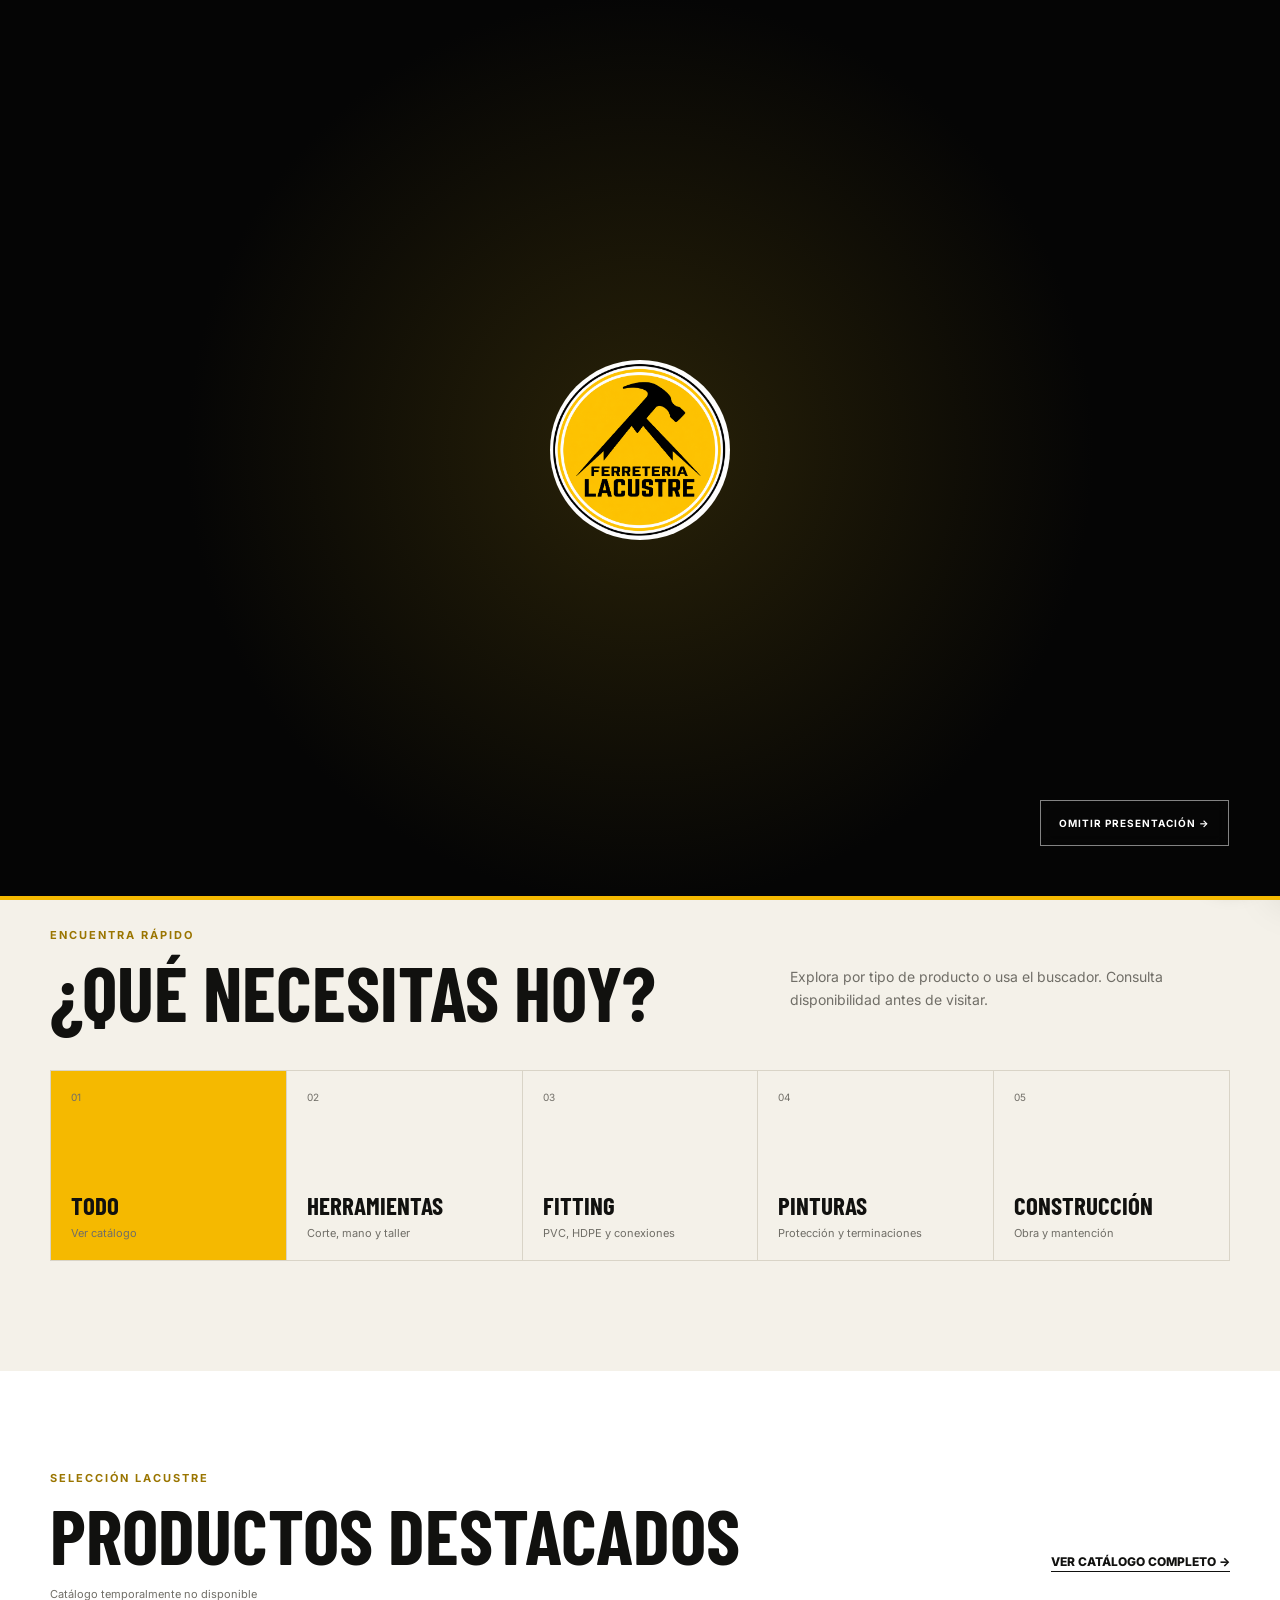
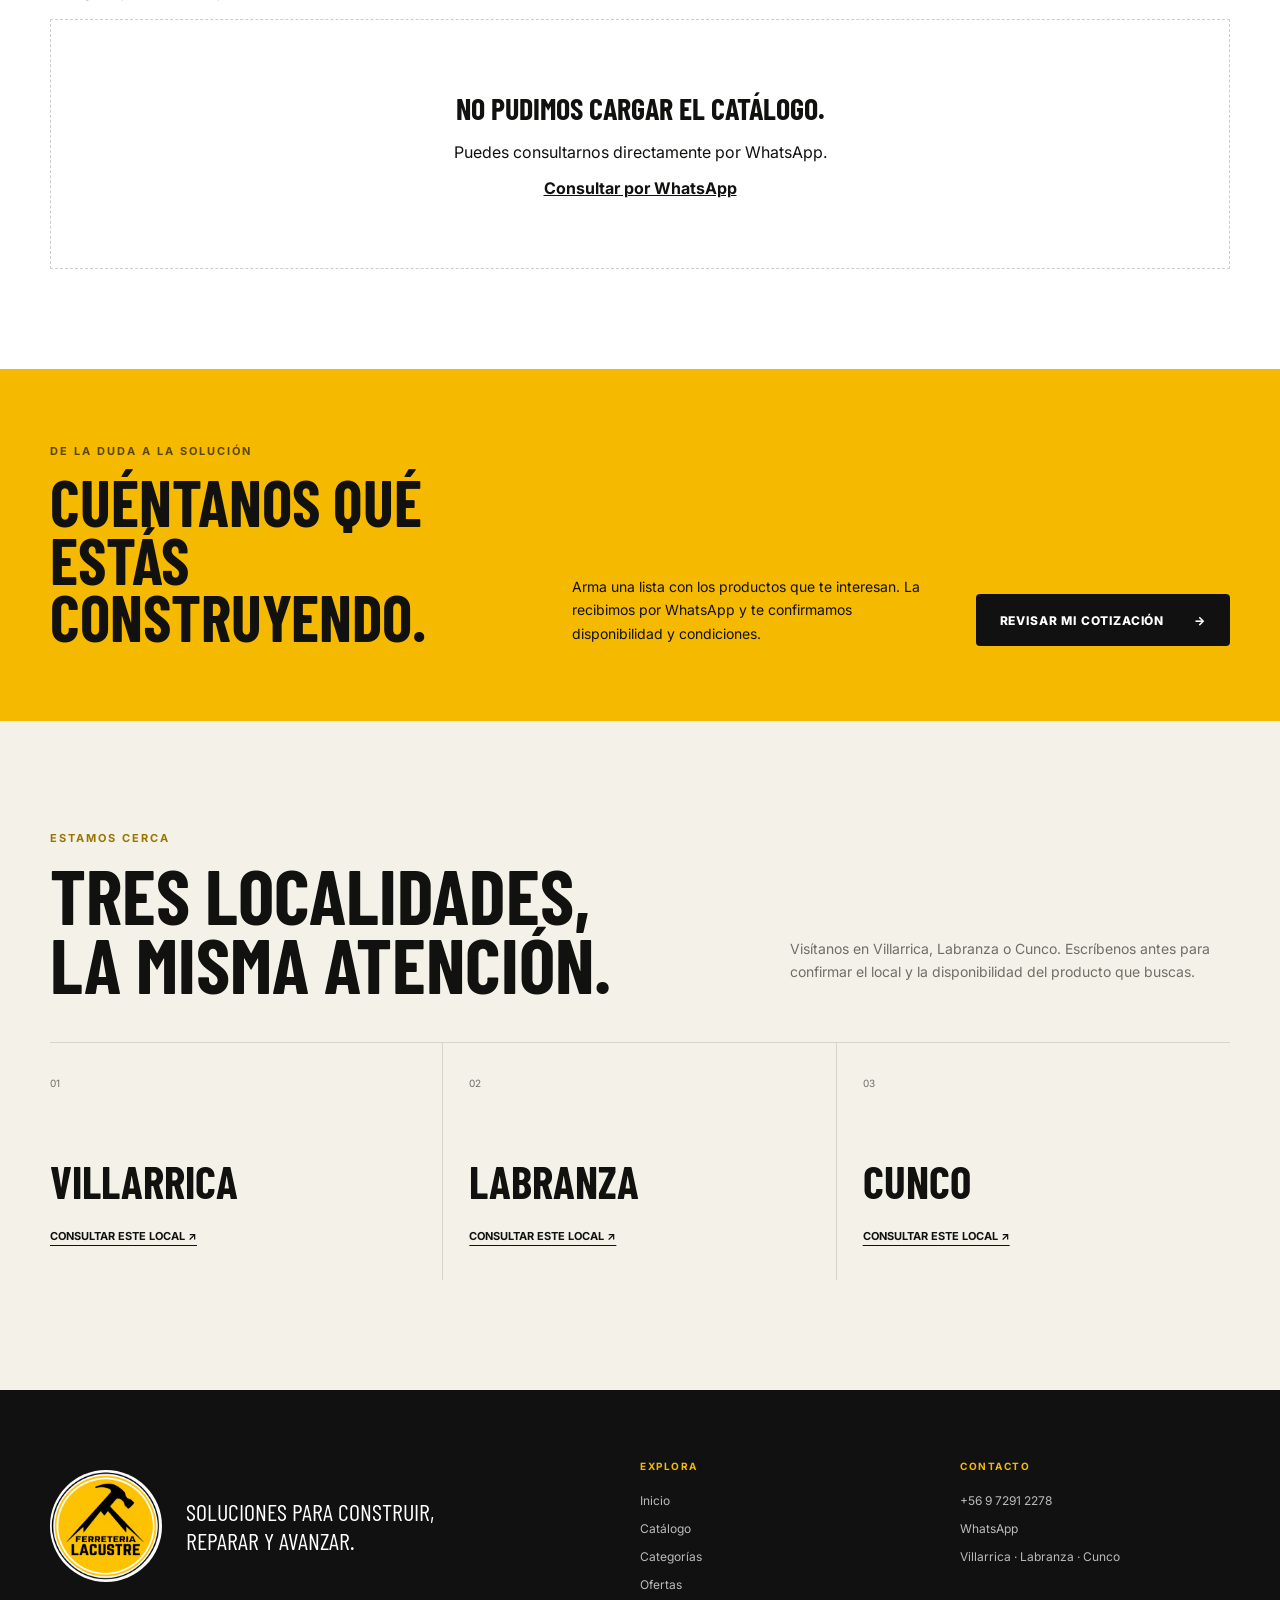
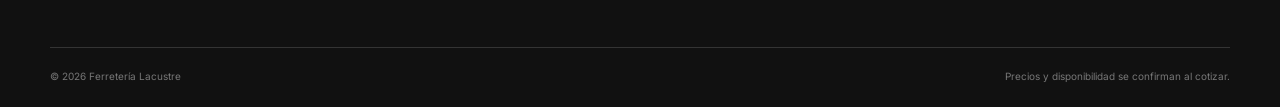
==== index.html @ d9969c8e "Publicar sitio Ferreteria Lacustre" ====
<!doctype html>
<html lang="es-CL">
<head>
  <meta charset="utf-8">
  <meta name="viewport" content="width=device-width, initial-scale=1">
  <title>Ferretería Lacustre | Herramientas y materiales en La Araucanía</title>
  <meta name="description" content="Herramientas, fitting, pinturas y materiales de construcción. Ferretería Lacustre en Villarrica, Labranza y Cunco. Cotiza por WhatsApp.">
  <meta name="theme-color" content="#f5b900">
  <link rel="canonical" href="/">
  <link rel="stylesheet" href="styles.css">
  <link rel="stylesheet" href="visual-editor.css">
  <script defer src="app.js"></script>
  <script defer src="visual-editor.js"></script>
</head>
<body>
  <a class="skip-link" href="#contenido">Saltar al contenido</a>
  <div id="site-intro" class="site-intro" aria-label="Presentación de Ferretería Lacustre">
    <video id="intro-video" muted autoplay loop playsinline preload="auto">
      <source src="ferreterialacustre/ferreteria-lacustre-cargainicio.mp4" type="video/mp4">
    </video>
    <div class="intro-fallback">
      <img src="ferreterialacustre/logo-circular-de-ferreteria-lacustre.png" alt="Ferretería Lacustre" width="180" height="180">
    </div>
    <button id="skip-intro" type="button">Omitir presentación <span aria-hidden="true">→</span></button>
    <div class="intro-progress" aria-hidden="true"><span></span></div>
  </div>
  <header class="site-header">
    <div class="header-inner">
      <a class="brand" href="#inicio" aria-label="Ferretería Lacustre, inicio">
        <img src="ferreterialacustre/logo-circular-de-ferreteria-lacustre.png" alt="" width="64" height="64">
        <span>Ferretería<br><strong>Lacustre</strong></span>
      </a>
      <nav aria-label="Navegación principal">
        <a href="#inicio">Inicio</a><a href="catalogo.html">Catálogo</a><a href="categorias.html">Categorías</a><a href="ofertas.html">Ofertas</a><a href="#locales">Locales</a>
      </nav>
      <button class="quote-trigger" type="button" aria-controls="quote-panel" aria-expanded="false">
        <span>Mi cotización</span><b id="cart-count" aria-label="0 productos">0</b>
      </button>
    </div>
  </header>

  <main id="contenido">
    <section class="hero" id="inicio">
      <div class="hero-media" aria-hidden="true">
        <video autoplay muted loop playsinline poster="ferreterialacustre/756620204_18117368666474540_4511804222887434583_n.jpg">
          <source src="ferreterialacustre/vitrina-herramienta-ferreteria.mp4" type="video/mp4">
        </video>
      </div>
      <div class="hero-shade"></div>
      <div class="hero-content shell">
        <p class="eyebrow"><span></span> Villarrica · Labranza · Cunco</p>
        <h1>Lo que tu proyecto necesita, <em>más cerca.</em></h1>
        <p class="hero-copy">Herramientas, fitting, pinturas y materiales de construcción con atención directa para ayudarte a resolver.</p>
        <div class="hero-actions">
          <a class="btn btn-primary" href="catalogo.html">Ver catálogo <span aria-hidden="true">↘</span></a>
          <a class="btn btn-ghost" href="https://wa.me/56972912278?text=Hola%20Ferreter%C3%ADa%20Lacustre%2C%20necesito%20ayuda%20con%20un%20producto." target="_blank" rel="noopener">Hablar por WhatsApp</a>
        </div>
        <div class="hero-proof"><strong>3</strong><span>localidades<br>para atenderte</span><i></i><span>Atención directa<br>por WhatsApp</span></div>
      </div>
      <div class="hero-stamp" aria-hidden="true">DESDE 2010 · FERRETERÍA LACUSTRE · </div>
    </section>

    <section class="quick-categories shell" id="categorias" aria-labelledby="cat-title">
      <div class="section-heading">
        <div><p class="kicker">Encuentra rápido</p><h2 id="cat-title">¿Qué necesitas hoy?</h2></div>
        <p>Explora por tipo de producto o usa el buscador. Consulta disponibilidad antes de visitar.</p>
      </div>
      <div class="category-grid">
        <a class="category-card active" href="catalogo.html"><span>01</span><strong>Todo</strong><small>Ver catálogo</small></a>
        <a class="category-card" href="catalogo.html?categoria=herramientas"><span>02</span><strong>Herramientas</strong><small>Corte, mano y taller</small></a>
        <a class="category-card" href="catalogo.html?categoria=fitting"><span>03</span><strong>Fitting</strong><small>PVC, HDPE y conexiones</small></a>
        <a class="category-card" href="catalogo.html?categoria=pinturas"><span>04</span><strong>Pinturas</strong><small>Protección y terminaciones</small></a>
        <a class="category-card" href="catalogo.html?categoria=construccion"><span>05</span><strong>Construcción</strong><small>Obra y mantención</small></a>
      </div>
    </section>

    <section class="catalog" id="productos" aria-labelledby="products-title">
      <div class="shell">
        <div class="catalog-bar">
          <div><p class="kicker">Selección Lacustre</p><h2 id="products-title">Productos destacados</h2></div>
          <a class="catalog-link" href="catalogo.html">Ver catálogo completo →</a>
        </div>
        <p id="result-count" class="result-count" aria-live="polite"></p>
        <div id="product-grid" class="product-grid"></div>
        <div id="empty-state" class="empty-state" hidden><strong>No encontramos ese producto.</strong><p>Prueba otra búsqueda o consúltanos directamente.</p><a href="https://wa.me/56972912278" target="_blank" rel="noopener">Consultar por WhatsApp</a></div>
      </div>
    </section>

    <section class="service-band">
      <div class="shell service-grid">
        <div><p class="kicker light">De la duda a la solución</p><h2>Cuéntanos qué estás construyendo.</h2></div>
        <p>Arma una lista con los productos que te interesan. La recibimos por WhatsApp y te confirmamos disponibilidad y condiciones.</p>
        <button class="btn btn-dark quote-trigger" type="button" aria-controls="quote-panel">Revisar mi cotización <span aria-hidden="true">→</span></button>
      </div>
    </section>

    <section class="locations shell" id="locales" aria-labelledby="locations-title">
      <div class="section-heading"><div><p class="kicker">Estamos cerca</p><h2 id="locations-title">Tres localidades,<br>la misma atención.</h2></div><p>Visítanos en Villarrica, Labranza o Cunco. Escríbenos antes para confirmar el local y la disponibilidad del producto que buscas.</p></div>
      <div class="location-grid">
        <article><span>01</span><h3>Villarrica</h3><a href="https://wa.me/56972912278?text=Hola%2C%20quiero%20consultar%20por%20el%20local%20de%20Villarrica." target="_blank" rel="noopener">Consultar este local ↗</a></article>
        <article><span>02</span><h3>Labranza</h3><a href="https://wa.me/56972912278?text=Hola%2C%20quiero%20consultar%20por%20el%20local%20de%20Labranza." target="_blank" rel="noopener">Consultar este local ↗</a></article>
        <article><span>03</span><h3>Cunco</h3><a href="https://wa.me/56972912278?text=Hola%2C%20quiero%20consultar%20por%20el%20local%20de%20Cunco." target="_blank" rel="noopener">Consultar este local ↗</a></article>
      </div>
    </section>
  </main>

  <footer>
    <div class="shell footer-grid">
      <div class="footer-brand"><img src="ferreterialacustre/logo-circular-de-ferreteria-lacustre.png" alt="Ferretería Lacustre" width="112" height="112"><p>Soluciones para construir,<br>reparar y avanzar.</p></div>
      <div><strong>Explora</strong><a href="#inicio">Inicio</a><a href="catalogo.html">Catálogo</a><a href="categorias.html">Categorías</a><a href="ofertas.html">Ofertas</a></div>
      <div><strong>Contacto</strong><a href="tel:+56972912278">+56 9 7291 2278</a><a href="https://wa.me/56972912278" target="_blank" rel="noopener">WhatsApp</a><span>Villarrica · Labranza · Cunco</span></div>
    </div>
    <div class="shell footer-bottom"><span>© <span id="year"></span> Ferretería Lacustre</span><span>Precios y disponibilidad se confirman al cotizar.</span></div>
  </footer>

  <div class="social-float" aria-label="Redes y contacto">
    <a class="social-instagram" href="https://www.instagram.com/ferreteria.lacustre/" target="_blank" rel="noopener" aria-label="Ferretería Lacustre en Instagram"><svg viewBox="0 0 24 24" aria-hidden="true"><rect x="3" y="3" width="18" height="18" rx="5"/><circle cx="12" cy="12" r="4"/><circle cx="17.5" cy="6.5" r="1" class="dot"/></svg></a>
    <a class="social-whatsapp" href="https://wa.me/56972912278?text=Hola%20Ferreter%C3%ADa%20Lacustre%2C%20necesito%20ayuda." target="_blank" rel="noopener" aria-label="Contactar por WhatsApp"><svg viewBox="0 0 24 24" aria-hidden="true"><path d="M20 11.6a8 8 0 0 1-11.8 7L4 20l1.4-4A8 8 0 1 1 20 11.6Z"/><path d="M8.5 7.8c.3-.4.6-.4.9-.1l1.1 1.5c.2.3.1.6-.1.9l-.5.6c.7 1.5 1.8 2.6 3.3 3.2l.6-.7c.2-.2.5-.3.8-.1l1.6.8c.4.2.4.5.3.9-.4 1-1.3 1.5-2.4 1.4-3.8-.5-6.8-3.4-7.3-7.1-.1-.6.5-1.1 1.7-1.3Z"/></svg></a>
  </div>
  <div id="drawer-backdrop" class="drawer-backdrop" hidden></div>
  <aside id="quote-panel" class="quote-panel" aria-labelledby="quote-title" aria-hidden="true">
    <div class="quote-head"><div><p class="kicker">Tu lista</p><h2 id="quote-title">Solicitar cotización</h2></div><button id="close-quote" type="button" aria-label="Cerrar cotización">×</button></div>
    <p class="quote-intro">Agrega cantidades y envía tu lista. Te confirmaremos disponibilidad, precios y entrega.</p>
    <div id="quote-items" class="quote-items"></div>
    <div id="quote-empty" class="quote-empty"><span>+</span><strong>Tu lista está vacía</strong><p>Agrega productos desde el catálogo.</p></div>
    <div class="quote-footer">
      <div class="customer-fields">
        <label for="customer-name">Nombre<input id="customer-name" autocomplete="name" placeholder="Tu nombre" required></label>
        <label for="customer-phone">Teléfono<input id="customer-phone" type="tel" inputmode="tel" autocomplete="tel" placeholder="+56 9…" required></label>
      </div>
      <label for="location-select">¿Dónde prefieres consultar?</label>
      <select id="location-select"><option value="">Seleccionar localidad</option><option>Villarrica</option><option>Labranza</option><option>Cunco</option></select>
      <p id="customer-error" class="customer-error" role="alert"></p>
      <button id="send-quote" class="btn btn-primary" type="button">Enviar por WhatsApp <span aria-hidden="true">↗</span></button>
      <small>Esto envía una solicitud; no reserva stock ni genera una compra.</small>
    </div>
  </aside>
</body>
</html>
---- styles.css ----
@import url('https://fonts.googleapis.com/css2?family=Barlow+Condensed:wght@600;700;800&family=Inter:wght@400;500;600;700&display=swap');
@import url('commerce.css');
@import url('quote-cart.css');
@import url('site-nav.css');
@import url('catalog-video.css');
@import url('offers-gallery.css');
@import url('offers-empty.css');
@import url('visual-editor.css');
@import url('offer-prices.css');
:root{--yellow:#f5b900;--yellow-hot:#ffc400;--ink:#11110f;--graphite:#1a1b19;--paper:#f4f1e9;--white:#fff;--muted:#706e67;--line:#d9d4c7;--radius:18px;--shell:min(1180px,calc(100% - 40px))}
*{box-sizing:border-box}html{scroll-behavior:smooth}body{margin:0;background:var(--paper);color:var(--ink);font-family:Inter,Arial,sans-serif}body.drawer-open{overflow:hidden}button,input,select{font:inherit}button,a{-webkit-tap-highlight-color:transparent}a{color:inherit}.skip-link{position:fixed;z-index:100;left:16px;top:-60px;background:var(--yellow);padding:12px 18px;font-weight:700}.skip-link:focus{top:16px}.sr-only{position:absolute;width:1px;height:1px;padding:0;margin:-1px;overflow:hidden;clip:rect(0,0,0,0);white-space:nowrap;border:0}.shell{width:var(--shell);margin-inline:auto}.site-header{position:fixed;z-index:20;top:0;left:0;right:0;color:#fff;background:linear-gradient(#0b0b0be8,#0b0b0b00)}.header-inner{width:var(--shell);height:92px;margin:auto;display:flex;align-items:center;justify-content:space-between;gap:28px}.brand{display:flex;align-items:center;gap:10px;text-decoration:none;font-family:'Barlow Condensed',sans-serif;text-transform:uppercase;letter-spacing:.03em;line-height:.86;font-size:15px}.brand img{width:58px;height:58px;border-radius:50%;object-fit:cover}.brand strong{font-size:25px}.site-header nav{display:flex;gap:34px}.site-header nav a{text-decoration:none;font-size:13px;font-weight:600}.quote-trigger{border:0;cursor:pointer}.header-inner>.quote-trigger{height:44px;border-radius:99px;padding:5px 5px 5px 18px;background:#fff;display:flex;align-items:center;gap:12px;font-size:12px;font-weight:700}.header-inner>.quote-trigger b{display:grid;place-items:center;width:34px;height:34px;border-radius:50%;background:var(--yellow);color:#111}.hero{position:relative;min-height:760px;height:92vh;max-height:900px;display:flex;align-items:center;background:#111;color:#fff;overflow:hidden}.hero-media,.hero-shade{position:absolute;inset:0}.hero-media video{width:100%;height:100%;object-fit:cover;filter:saturate(.75) contrast(1.08)}.hero-shade{background:linear-gradient(90deg,rgba(0,0,0,.91) 0%,rgba(0,0,0,.72) 42%,rgba(0,0,0,.16) 78%),linear-gradient(0deg,rgba(0,0,0,.5),transparent 45%)}.hero-content{position:relative;z-index:2;padding-top:70px}.eyebrow,.kicker{text-transform:uppercase;font-size:11px;letter-spacing:.18em;font-weight:700}.eyebrow{display:flex;align-items:center;gap:10px;color:#e4e1d8}.eyebrow span{display:block;width:30px;height:2px;background:var(--yellow)}h1,h2,h3{font-family:'Barlow Condensed',sans-serif;text-transform:uppercase;margin:0;line-height:.9}h1{font-size:clamp(64px,8vw,116px);max-width:900px;letter-spacing:-.035em}h1 em{display:block;color:var(--yellow);font-style:normal}.hero-copy{max-width:590px;font-size:17px;line-height:1.65;color:#dedbd3}.hero-actions{display:flex;gap:12px;margin-top:28px}.btn{min-height:52px;padding:0 23px;border-radius:4px;border:1px solid transparent;display:inline-flex;align-items:center;justify-content:center;gap:30px;text-decoration:none;text-transform:uppercase;font-size:12px;font-weight:800;letter-spacing:.07em;cursor:pointer}.btn-primary{background:var(--yellow);color:#111}.btn-primary:hover{background:var(--yellow-hot)}.btn-ghost{border-color:#ffffff70;color:#fff}.btn-ghost:hover{background:#ffffff12}.hero-proof{display:flex;align-items:center;gap:15px;margin-top:46px;color:#d7d4cc;font-size:11px;line-height:1.4;text-transform:uppercase;letter-spacing:.06em}.hero-proof strong{font-family:'Barlow Condensed';font-size:48px;line-height:1;color:#fff}.hero-proof i{width:1px;height:40px;background:#ffffff50;margin:0 10px}.hero-stamp{position:absolute;z-index:2;right:-50px;bottom:40px;width:230px;height:230px;border:1px solid #ffffff40;border-radius:50%;display:grid;place-items:center;color:#ffffff80;transform:rotate(-18deg);font-size:10px;letter-spacing:.25em}.quick-categories{padding:100px 0 110px}.section-heading{display:flex;align-items:flex-end;justify-content:space-between;gap:40px;margin-bottom:44px}.kicker{color:#9a7500;margin:0 0 15px}.section-heading h2,.catalog h2,.locations h2{font-size:clamp(48px,6vw,78px)}.section-heading>p{max-width:440px;color:var(--muted);font-size:14px;line-height:1.7}.category-grid{display:grid;grid-template-columns:repeat(5,1fr);border-top:1px solid var(--line);border-left:1px solid var(--line)}.category-card{min-height:190px;padding:20px;text-align:left;background:transparent;border:0;border-right:1px solid var(--line);border-bottom:1px solid var(--line);cursor:pointer;display:flex;flex-direction:column}.category-card:hover,.category-card.active{background:var(--yellow)}.category-card span{font-size:10px;color:var(--muted)}.category-card strong{margin-top:auto;font-family:'Barlow Condensed';text-transform:uppercase;font-size:25px}.category-card small{margin-top:6px;color:var(--muted);font-size:11px}.catalog{background:#fff;padding:100px 0}.catalog-bar{display:flex;align-items:flex-end;justify-content:space-between;gap:30px}.search{width:min(370px,100%);border-bottom:2px solid #111;display:flex;align-items:center;gap:10px}.search span{font-size:25px}.search input{width:100%;padding:14px 2px;border:0;outline:0;background:transparent}.filter-row{display:flex;gap:8px;flex-wrap:wrap;margin:36px 0 10px}.filter{padding:10px 15px;border:1px solid #ddd;background:#fff;border-radius:99px;font-size:11px;font-weight:700;cursor:pointer}.filter.active,.filter:hover{background:#111;color:#fff;border-color:#111}.result-count{font-size:11px;color:var(--muted);margin:18px 0}.product-grid{display:grid;grid-template-columns:repeat(4,1fr);gap:30px 16px}.product-card{position:relative}.product-image{position:relative;aspect-ratio:4/5;background:#ece9e1;overflow:hidden}.product-image img{width:100%;height:100%;object-fit:cover;transition:transform .45s ease}.product-card:hover .product-image img{transform:scale(1.035)}.product-image .tag{position:absolute;top:12px;left:12px;background:#111;color:#fff;padding:7px 9px;font-size:9px;text-transform:uppercase;letter-spacing:.08em}.product-meta{display:flex;align-items:flex-start;justify-content:space-between;gap:10px;padding:15px 2px}.product-meta small{display:block;color:var(--muted);font-size:10px;text-transform:uppercase;margin-bottom:6px}.product-meta h3{font-size:21px}.add-product{flex:0 0 40px;width:40px;height:40px;border-radius:50%;border:1px solid #ccc;background:#fff;font-size:22px;cursor:pointer}.add-product:hover,.add-product.added{background:var(--yellow);border-color:var(--yellow)}.empty-state{text-align:center;padding:70px 20px;border:1px dashed #ccc}.empty-state strong{font-family:'Barlow Condensed';font-size:30px;text-transform:uppercase}.empty-state a{font-weight:700}.service-band{background:var(--yellow);padding:75px 0}.service-grid{display:grid;grid-template-columns:1.2fr .9fr auto;align-items:end;gap:50px}.kicker.light{color:#5b4700}.service-grid h2{font-size:clamp(48px,5vw,70px)}.service-grid>p{font-size:14px;line-height:1.7;margin:0}.btn-dark{background:#111;color:#fff}.locations{padding:110px 0}.location-grid{display:grid;grid-template-columns:repeat(3,1fr);border-top:1px solid var(--line)}.location-grid article{padding:28px 26px 36px;border-right:1px solid var(--line)}.location-grid article:first-child{padding-left:0}.location-grid article:last-child{border-right:0}.location-grid span{font-size:10px;color:var(--muted)}.location-grid h3{font-size:45px;margin:70px 0 22px}.location-grid a{font-size:11px;font-weight:700;text-transform:uppercase;text-underline-offset:5px}footer{background:#111;color:#fff;padding:70px 0 25px}.footer-grid{display:grid;grid-template-columns:2fr 1fr 1fr;gap:50px}.footer-brand{display:flex;align-items:center;gap:24px}.footer-brand img{border-radius:50%}.footer-brand p{font-family:'Barlow Condensed';font-size:24px;text-transform:uppercase}.footer-grid>div:not(:first-child){display:flex;flex-direction:column;gap:13px;font-size:12px;color:#bbb}.footer-grid strong{color:var(--yellow);font-size:10px;text-transform:uppercase;letter-spacing:.15em;margin-bottom:8px}.footer-grid a{text-decoration:none}.footer-bottom{border-top:1px solid #ffffff25;margin-top:55px;padding-top:22px;display:flex;justify-content:space-between;color:#777;font-size:10px}.drawer-backdrop{position:fixed;z-index:40;inset:0;background:#0009}.quote-panel{position:fixed;z-index:50;top:0;right:0;width:min(500px,100%);height:100dvh;background:#f7f4ec;padding:28px;display:flex;flex-direction:column;transform:translateX(102%);transition:transform .3s ease;box-shadow:-15px 0 40px #0002}.quote-panel.open{transform:none}.quote-head{display:flex;justify-content:space-between;align-items:flex-start;border-bottom:1px solid var(--line);padding-bottom:22px}.quote-head h2{font-size:40px}.quote-head button{border:0;background:transparent;font-size:35px;cursor:pointer}.quote-intro{font-size:12px;line-height:1.6;color:var(--muted)}.quote-items{overflow:auto}.quote-item{display:grid;grid-template-columns:65px 1fr auto;gap:13px;align-items:center;padding:13px 0;border-bottom:1px solid var(--line)}.quote-item img{width:65px;height:75px;object-fit:cover}.quote-item strong{font-family:'Barlow Condensed';font-size:18px;text-transform:uppercase}.qty{display:flex;align-items:center;gap:8px;margin-top:8px}.qty button{width:26px;height:26px;border:1px solid #ccc;background:#fff;cursor:pointer}.remove-item{border:0;background:transparent;text-decoration:underline;font-size:10px;cursor:pointer}.quote-empty{margin:auto;text-align:center;color:var(--muted)}.quote-empty span{display:grid;place-items:center;width:55px;height:55px;border:1px solid var(--line);border-radius:50%;margin:0 auto 15px;font-size:28px}.quote-empty strong{display:block;color:#111;font-family:'Barlow Condensed';font-size:24px;text-transform:uppercase}.quote-footer{margin-top:auto;border-top:1px solid var(--line);padding-top:18px;display:grid;gap:10px}.quote-footer label{font-size:11px;font-weight:700}.quote-footer select{height:46px;border:1px solid #ccc;background:#fff;padding:0 12px}.quote-footer small{font-size:9px;text-align:center;color:var(--muted)}
@media(max-width:900px){.site-header nav{display:none}.hero{min-height:700px}.hero-stamp{display:none}.category-grid{grid-template-columns:repeat(2,1fr)}.category-card:last-child{grid-column:span 2}.product-grid{grid-template-columns:repeat(2,1fr)}.service-grid{grid-template-columns:1fr 1fr}.service-grid .btn{grid-column:1/-1;width:max-content}.section-heading{align-items:flex-start}.footer-grid{grid-template-columns:1fr 1fr}.footer-brand{grid-column:1/-1}}
@media(max-width:600px){:root{--shell:calc(100% - 28px)}.header-inner{height:76px}.brand img{width:48px;height:48px}.brand span{display:none}.header-inner>.quote-trigger{padding-left:12px}.header-inner>.quote-trigger span{display:none}.hero{height:auto;min-height:720px}.hero-shade{background:linear-gradient(90deg,rgba(0,0,0,.89),rgba(0,0,0,.35)),linear-gradient(0deg,rgba(0,0,0,.7),transparent)}.hero-content{padding-top:80px}h1{font-size:58px}.hero-copy{font-size:15px}.hero-actions{flex-direction:column;align-items:stretch}.hero-proof{margin-top:35px}.quick-categories,.catalog,.locations{padding:75px 0}.section-heading,.catalog-bar{display:block}.section-heading>p{margin-top:25px}.category-card{min-height:145px}.product-grid{gap:25px 10px}.product-meta h3{font-size:18px}.product-image .tag{font-size:8px}.search{margin-top:30px}.service-grid{display:block}.service-grid>p{margin:24px 0}.service-grid .btn{width:100%}.location-grid{grid-template-columns:1fr}.location-grid article,.location-grid article:first-child{padding:25px 0;border-right:0;border-bottom:1px solid var(--line)}.location-grid h3{margin:25px 0 18px}.footer-grid{grid-template-columns:1fr}.footer-brand{grid-column:auto}.footer-bottom{display:block;line-height:2}.quote-panel{padding:22px 18px}}
@media(prefers-reduced-motion:reduce){html{scroll-behavior:auto}*,*::before,*::after{animation:none!important;transition:none!important}.hero video{display:none}}
.site-intro{position:fixed;z-index:1000;inset:0;background:#050505;display:grid;place-items:center;overflow:hidden;opacity:1;visibility:visible;transition:opacity .55s ease,visibility .55s ease}.site-intro.is-closing{opacity:0;visibility:hidden;pointer-events:none}.site-intro video{position:absolute;z-index:2;inset:0;width:100%;height:100%;object-fit:cover}.intro-fallback{position:absolute;inset:0;display:grid;place-items:center;background:radial-gradient(circle at center,#292208,#050505 58%)}.intro-fallback img{width:min(180px,40vw);height:auto;border-radius:50%}.site-intro button{position:absolute;z-index:3;right:clamp(18px,4vw,52px);bottom:clamp(30px,6vh,60px);border:1px solid #ffffff80;background:#08080899;color:#fff;min-height:46px;padding:0 18px;text-transform:uppercase;letter-spacing:.1em;font-size:10px;font-weight:700;cursor:pointer;backdrop-filter:blur(8px)}.site-intro button:hover{background:var(--yellow);border-color:var(--yellow);color:#111}.intro-progress{position:absolute;z-index:3;left:0;right:0;bottom:0;height:4px;background:#ffffff20}.intro-progress span{display:block;width:0;height:100%;background:var(--yellow)}body.intro-active{overflow:hidden}
@media(prefers-reduced-motion:reduce){.site-intro{display:none}}
:focus-visible{outline:3px solid #6b55ff;outline-offset:3px}
.category-card{text-decoration:none}.catalog-link{font-size:12px;font-weight:800;text-transform:uppercase;text-underline-offset:5px}
.public-admin-bar{position:fixed;z-index:900;left:20px;bottom:20px;background:#111;color:#fff;padding:10px 14px;display:flex;align-items:center;gap:16px;border-left:4px solid var(--yellow);box-shadow:0 8px 30px #0004;font-size:11px}.public-admin-bar a{color:var(--yellow)}
.quick-edit{position:absolute;z-index:2;right:12px;top:12px;border:0;background:var(--yellow);padding:8px 11px;font-size:10px;font-weight:800;text-transform:uppercase;cursor:pointer}.quick-modal{position:fixed;z-index:1100;inset:0;background:#000a;display:grid;place-items:center;padding:16px}.quick-modal form{position:relative;width:min(560px,100%);max-height:92vh;overflow:auto;background:var(--paper);padding:30px;display:grid;gap:13px}.quick-modal h2{font-size:42px}.quick-modal label{display:grid;gap:6px;font-size:11px;font-weight:700}.quick-modal input,.quick-modal textarea,.quick-modal select{width:100%;padding:11px;border:1px solid var(--line);background:#fff}.quick-modal textarea{min-height:75px}.quick-modal .quick-close{position:absolute;right:15px;top:12px;border:0;background:none;font-size:30px;cursor:pointer}.quick-two{display:grid;grid-template-columns:1fr 1fr;gap:12px}.quick-modal .quick-check{display:flex;align-items:center}.quick-modal .quick-check input{width:auto}.quick-modal>a{font-size:11px;font-weight:700}
.catalog-header{background:#111}.catalog-intro{background:#111;color:#fff;padding:190px 0 90px}.catalog-intro h1{font-size:clamp(64px,9vw,112px)}.catalog-intro>div>p:last-child{max-width:560px;color:#c9c6bd;line-height:1.7}.catalog-full{padding-top:80px}.catalog-page .site-header{position:absolute}.catalog-page .quote-footer label{display:grid;gap:7px;font-size:11px;font-weight:700}.catalog-page .quote-footer select{width:100%}.social-float{position:fixed;z-index:850;right:22px;bottom:22px;display:grid;gap:10px}.social-float a{width:54px;height:54px;border-radius:50%;display:grid;place-items:center;box-shadow:0 8px 25px #0005;transition:transform .2s ease}.social-float a:hover{transform:translateY(-3px)}.social-float svg{width:27px;height:27px;fill:none;stroke:#fff;stroke-width:1.8;stroke-linecap:round;stroke-linejoin:round}.social-float .dot{fill:#fff;stroke:none}.social-whatsapp{background:#25d366}.social-instagram{background:radial-gradient(circle at 30% 105%,#fdf497 0 5%,#fd5949 40%,#d6249f 62%,#285aeb 100%)}.categories-page{padding:90px 0 110px}.categories-page>a{display:grid;grid-template-columns:55px 1fr auto;align-items:center;gap:25px;padding:38px 10px;border-bottom:1px solid var(--line);color:var(--ink);text-decoration:none}.categories-page>a:first-child{border-top:1px solid var(--line)}.categories-page>a:hover{background:var(--yellow);padding-left:24px;padding-right:24px}.categories-page span{font-size:11px;color:var(--muted)}.categories-page h2{font-size:clamp(38px,6vw,66px);margin-bottom:8px}.categories-page p{margin:0;color:var(--muted);font-size:13px}.categories-page b{text-transform:uppercase;font-size:11px}@media(max-width:600px){.social-float{right:12px;bottom:84px}.social-float a{width:48px;height:48px}.categories-page>a{grid-template-columns:35px 1fr}.categories-page b{grid-column:2}.categories-page p{line-height:1.5}}
---- visual-editor.css ----
.edit-bar{position:fixed;z-index:980;left:20px;bottom:20px;display:flex;align-items:center;gap:8px;padding:8px;background:#111;color:#fff;border-left:4px solid #f5b900;box-shadow:0 12px 35px #0005;font-size:11px}.edit-bar strong{padding:0 8px;text-transform:uppercase;letter-spacing:.08em}.edit-bar a,.edit-bar button{border:1px solid #ffffff30;background:#222;color:#fff;padding:9px 12px;text-decoration:none;cursor:pointer;font:inherit}.edit-bar .active,.edit-bar button:hover,.edit-bar a:hover{background:#f5b900;color:#111;border-color:#f5b900}.visual-edit-button{position:absolute;z-index:8;right:12px;top:12px;border:0;background:#f5b900;color:#111;padding:9px 13px;font-size:10px;font-weight:800;text-transform:uppercase;cursor:pointer;box-shadow:0 5px 18px #0004}.hero>.visual-edit-button{top:110px;right:max(20px,calc((100% - 1180px)/2));z-index:9}.visual-editor-backdrop{position:fixed;z-index:1180;inset:0;background:#0008}.visual-editor{position:fixed;z-index:1200;right:0;top:0;width:min(520px,100%);height:100dvh;background:#f4f1e9;box-shadow:-20px 0 50px #0004;transform:translateX(102%);transition:transform .25s ease;overflow:auto;padding:28px}.visual-editor.open{transform:none}.visual-editor-head{display:flex;justify-content:space-between;gap:15px;border-bottom:1px solid #d9d4c7;padding-bottom:20px;margin-bottom:22px}.visual-editor h2{font-size:40px}.visual-editor-close{border:0;background:none;font-size:34px;cursor:pointer}.visual-editor form,.visual-editor-fields{display:grid;gap:14px}.visual-editor label{display:grid;gap:7px;font-size:11px;font-weight:700}.visual-editor input,.visual-editor textarea,.visual-editor select{width:100%;padding:11px;border:1px solid #d0cbbf;background:#fff;font:inherit}.visual-editor textarea{min-height:90px;resize:vertical}.visual-editor .two{display:grid;grid-template-columns:1fr 1fr;gap:12px}.visual-editor .check{display:flex;align-items:center}.visual-editor .check input{width:auto}.visual-editor-submit{border:0;background:#f5b900;padding:14px;font-weight:800;text-transform:uppercase;cursor:pointer}.visual-editor-link{font-size:11px;font-weight:700;text-underline-offset:4px}.visual-editor-message{min-height:18px;color:#765b00;font-size:11px}.media-current,.media-preview{width:100%;max-height:260px;object-fit:contain;background:#111}.media-history{display:grid;gap:8px;border-top:1px solid #d9d4c7;padding-top:18px}.media-history button{border:1px solid #d9d4c7;background:#fff;text-align:left;padding:10px;cursor:pointer}.media-history small{display:block;color:#777;margin-top:3px}@media(max-width:650px){.edit-bar{left:8px;right:8px;bottom:8px;overflow:auto}.edit-bar strong{display:none}.hero>.visual-edit-button{top:90px;right:14px}.visual-editor{padding:22px 18px}}
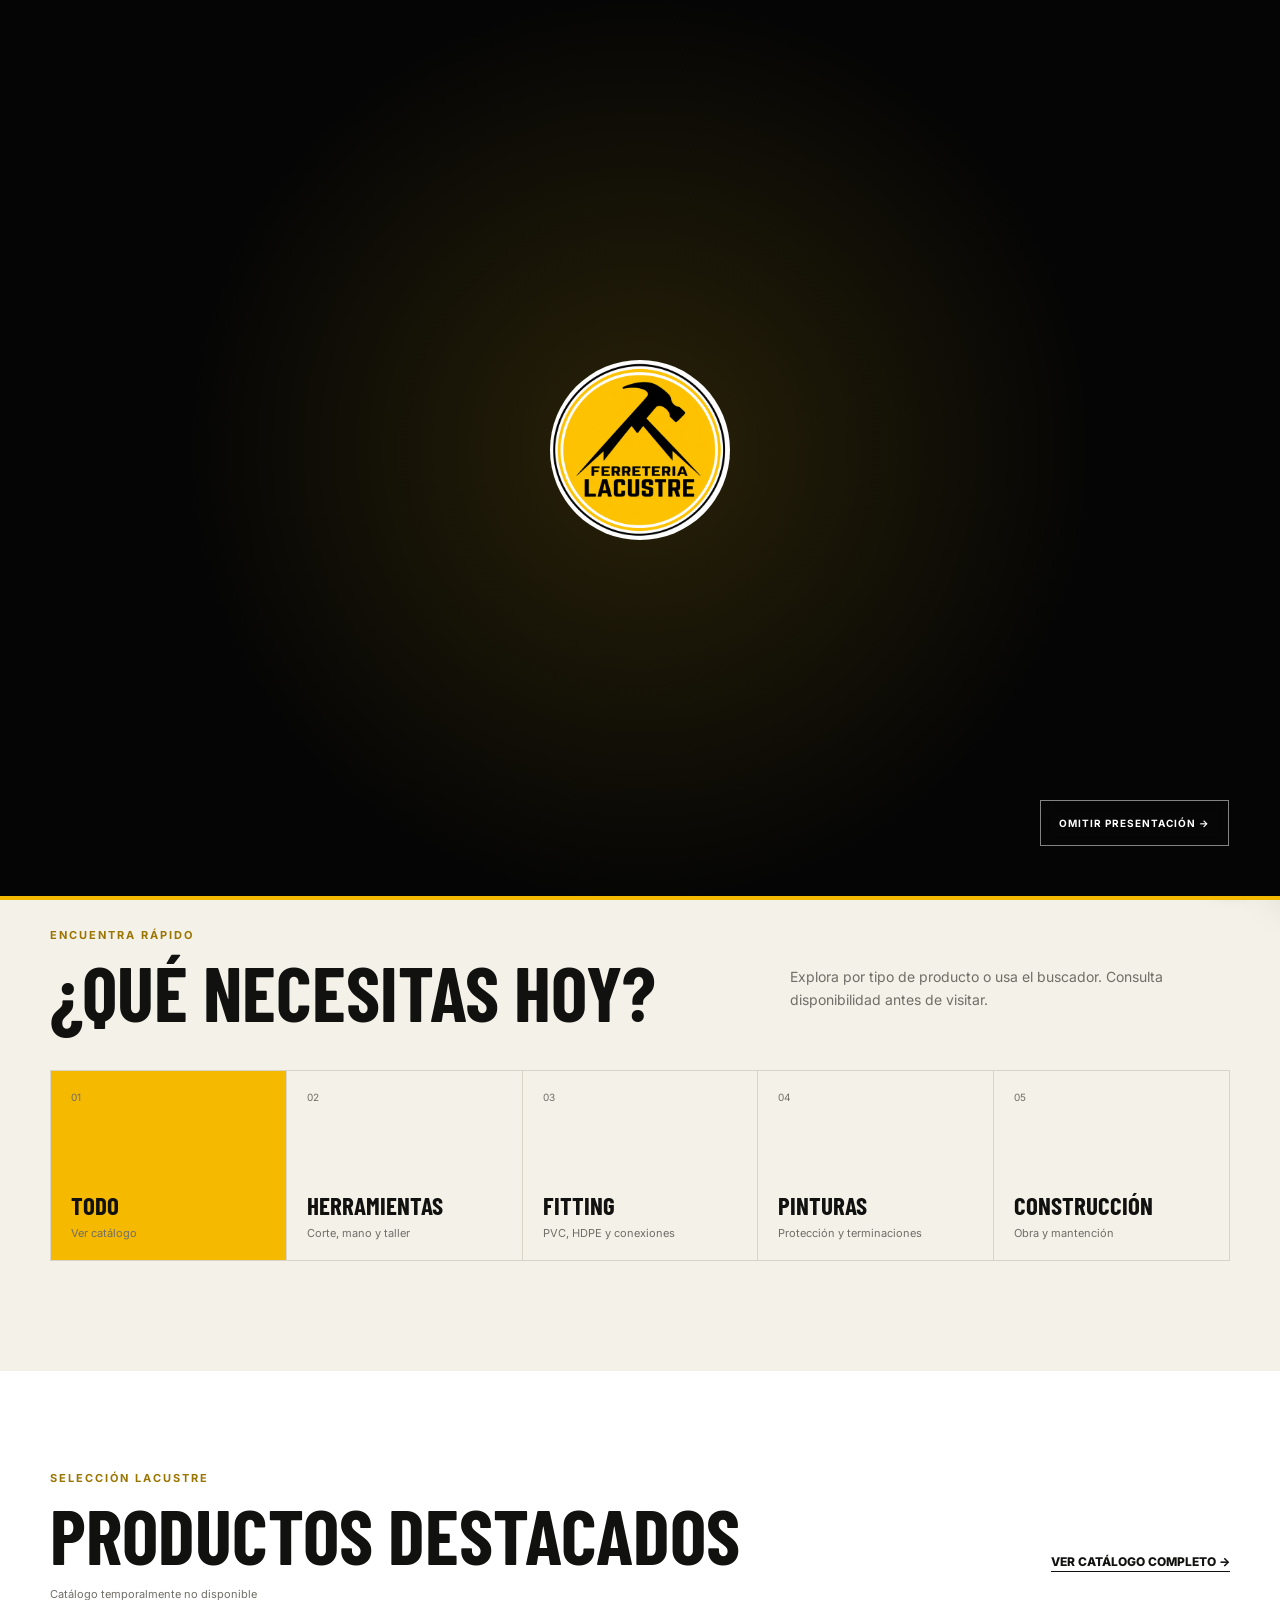
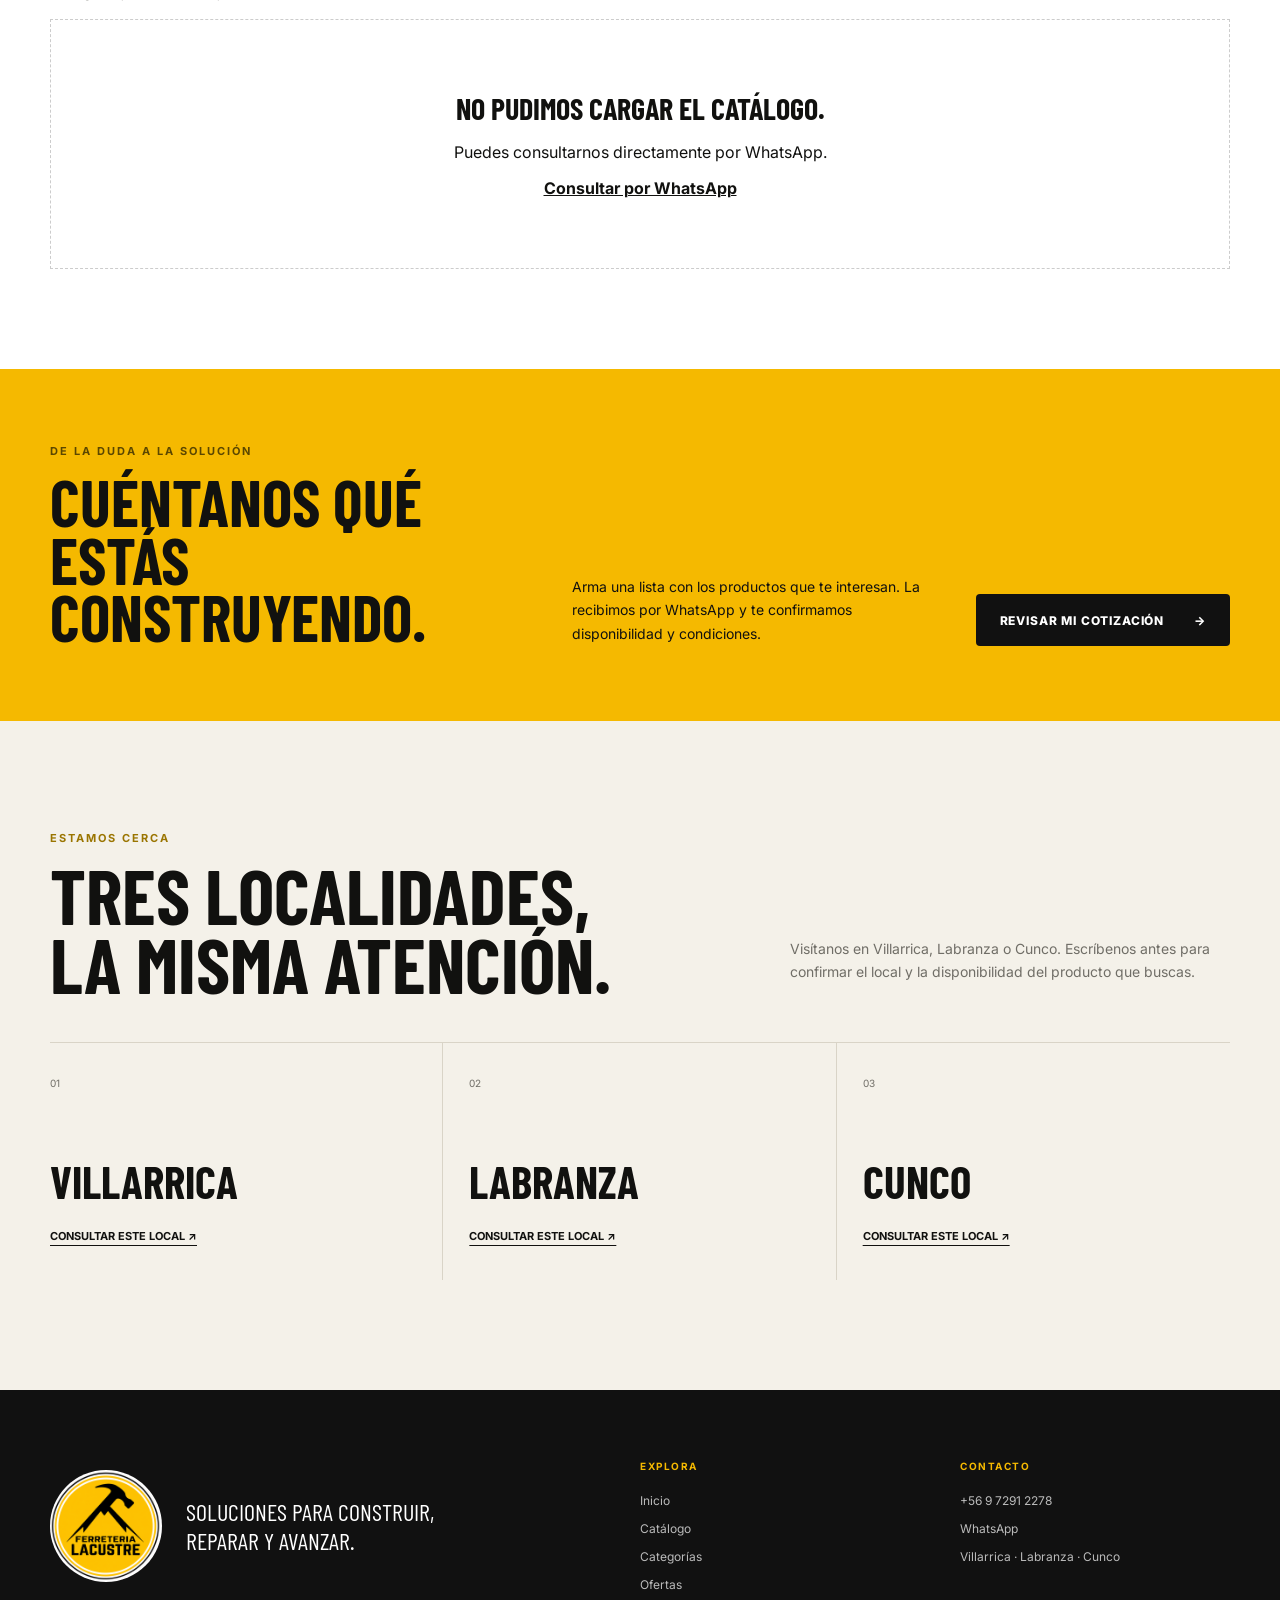
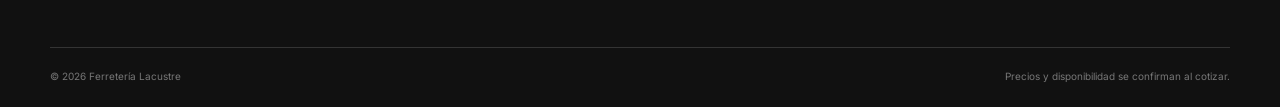
==== commit 56bbde3e: "Incluir catalogo inicial y optimizar logo" ====
--- a/index.html
+++ b/index.html
@@ -19,7 +19,7 @@
       <source src="ferreterialacustre/ferreteria-lacustre-cargainicio.mp4" type="video/mp4">
     </video>
     <div class="intro-fallback">
-      <img src="ferreterialacustre/logo-circular-de-ferreteria-lacustre.png" alt="Ferretería Lacustre" width="180" height="180">
+      <img src="ferreterialacustre/logo-circular-de-ferreteria-lacustre.webp" alt="Ferretería Lacustre" width="180" height="180">
     </div>
     <button id="skip-intro" type="button">Omitir presentación <span aria-hidden="true">→</span></button>
     <div class="intro-progress" aria-hidden="true"><span></span></div>
@@ -27,7 +27,7 @@
   <header class="site-header">
     <div class="header-inner">
       <a class="brand" href="#inicio" aria-label="Ferretería Lacustre, inicio">
-        <img src="ferreterialacustre/logo-circular-de-ferreteria-lacustre.png" alt="" width="64" height="64">
+        <img src="ferreterialacustre/logo-circular-de-ferreteria-lacustre.webp" alt="" width="64" height="64">
         <span>Ferretería<br><strong>Lacustre</strong></span>
       </a>
       <nav aria-label="Navegación principal">
@@ -106,7 +106,7 @@
 
   <footer>
     <div class="shell footer-grid">
-      <div class="footer-brand"><img src="ferreterialacustre/logo-circular-de-ferreteria-lacustre.png" alt="Ferretería Lacustre" width="112" height="112"><p>Soluciones para construir,<br>reparar y avanzar.</p></div>
+      <div class="footer-brand"><img src="ferreterialacustre/logo-circular-de-ferreteria-lacustre.webp" alt="Ferretería Lacustre" width="112" height="112"><p>Soluciones para construir,<br>reparar y avanzar.</p></div>
       <div><strong>Explora</strong><a href="#inicio">Inicio</a><a href="catalogo.html">Catálogo</a><a href="categorias.html">Categorías</a><a href="ofertas.html">Ofertas</a></div>
       <div><strong>Contacto</strong><a href="tel:+56972912278">+56 9 7291 2278</a><a href="https://wa.me/56972912278" target="_blank" rel="noopener">WhatsApp</a><span>Villarrica · Labranza · Cunco</span></div>
     </div>
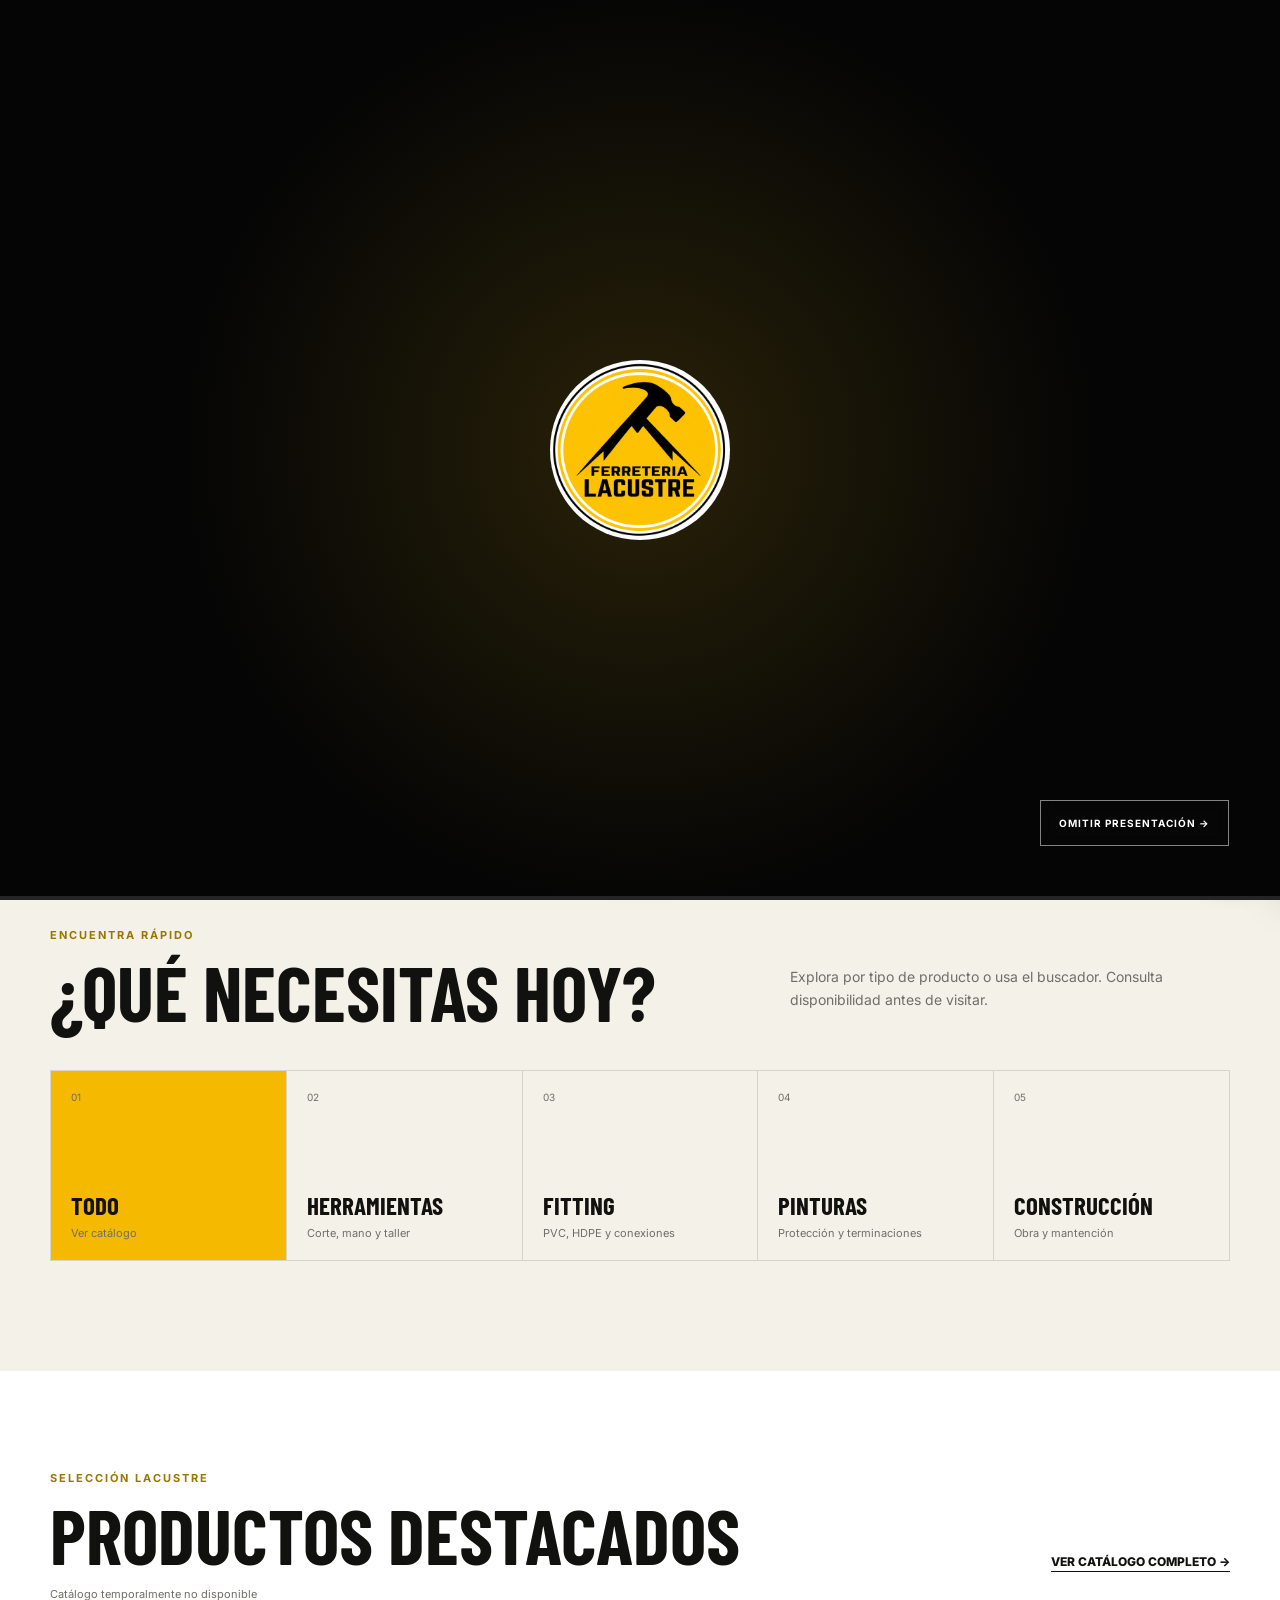
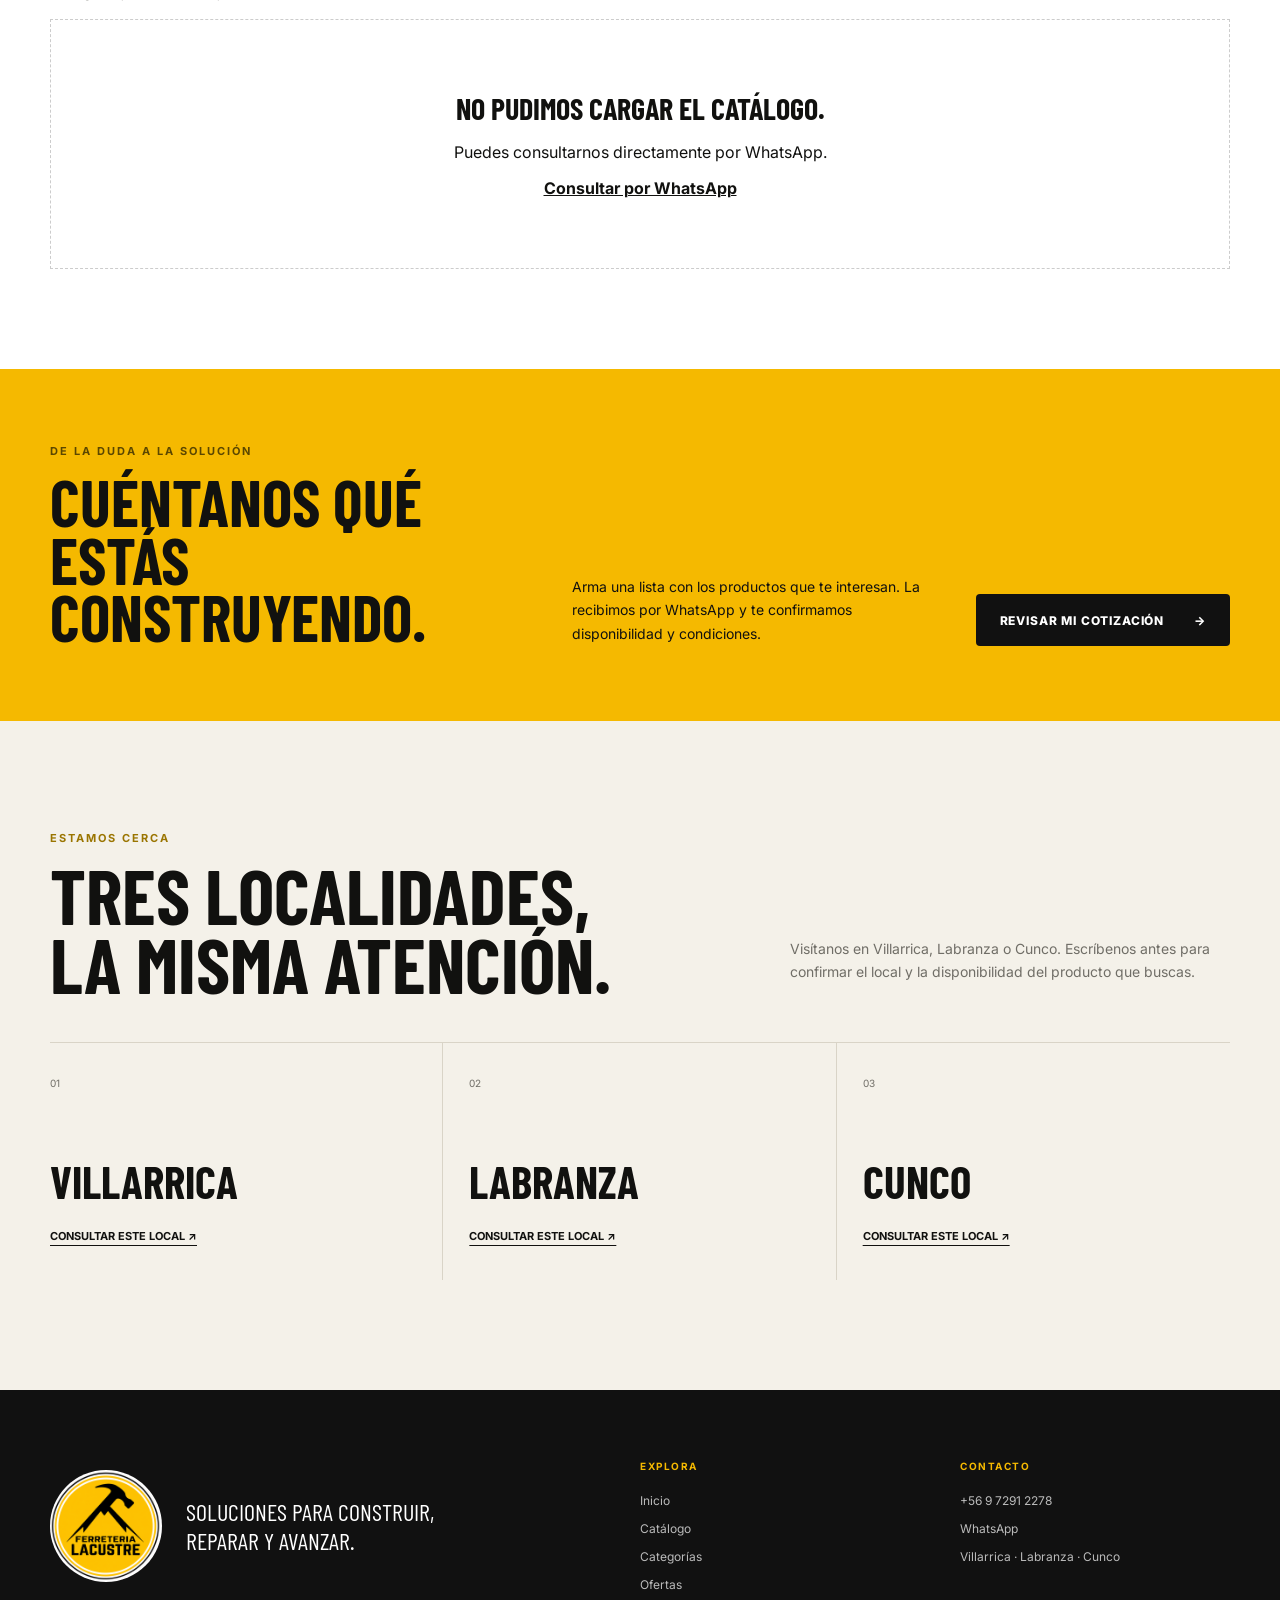
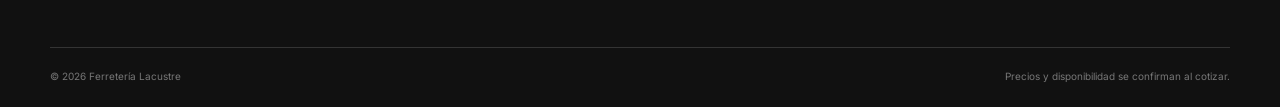
==== commit 543cd236: "Reproducir video de carga una sola vez" ====
--- a/index.html
+++ b/index.html
@@ -15,7 +15,7 @@
 <body>
   <a class="skip-link" href="#contenido">Saltar al contenido</a>
   <div id="site-intro" class="site-intro" aria-label="Presentación de Ferretería Lacustre">
-    <video id="intro-video" muted autoplay loop playsinline preload="auto">
+    <video id="intro-video" muted autoplay playsinline preload="auto">
       <source src="ferreterialacustre/ferreteria-lacustre-cargainicio.mp4" type="video/mp4">
     </video>
     <div class="intro-fallback">
